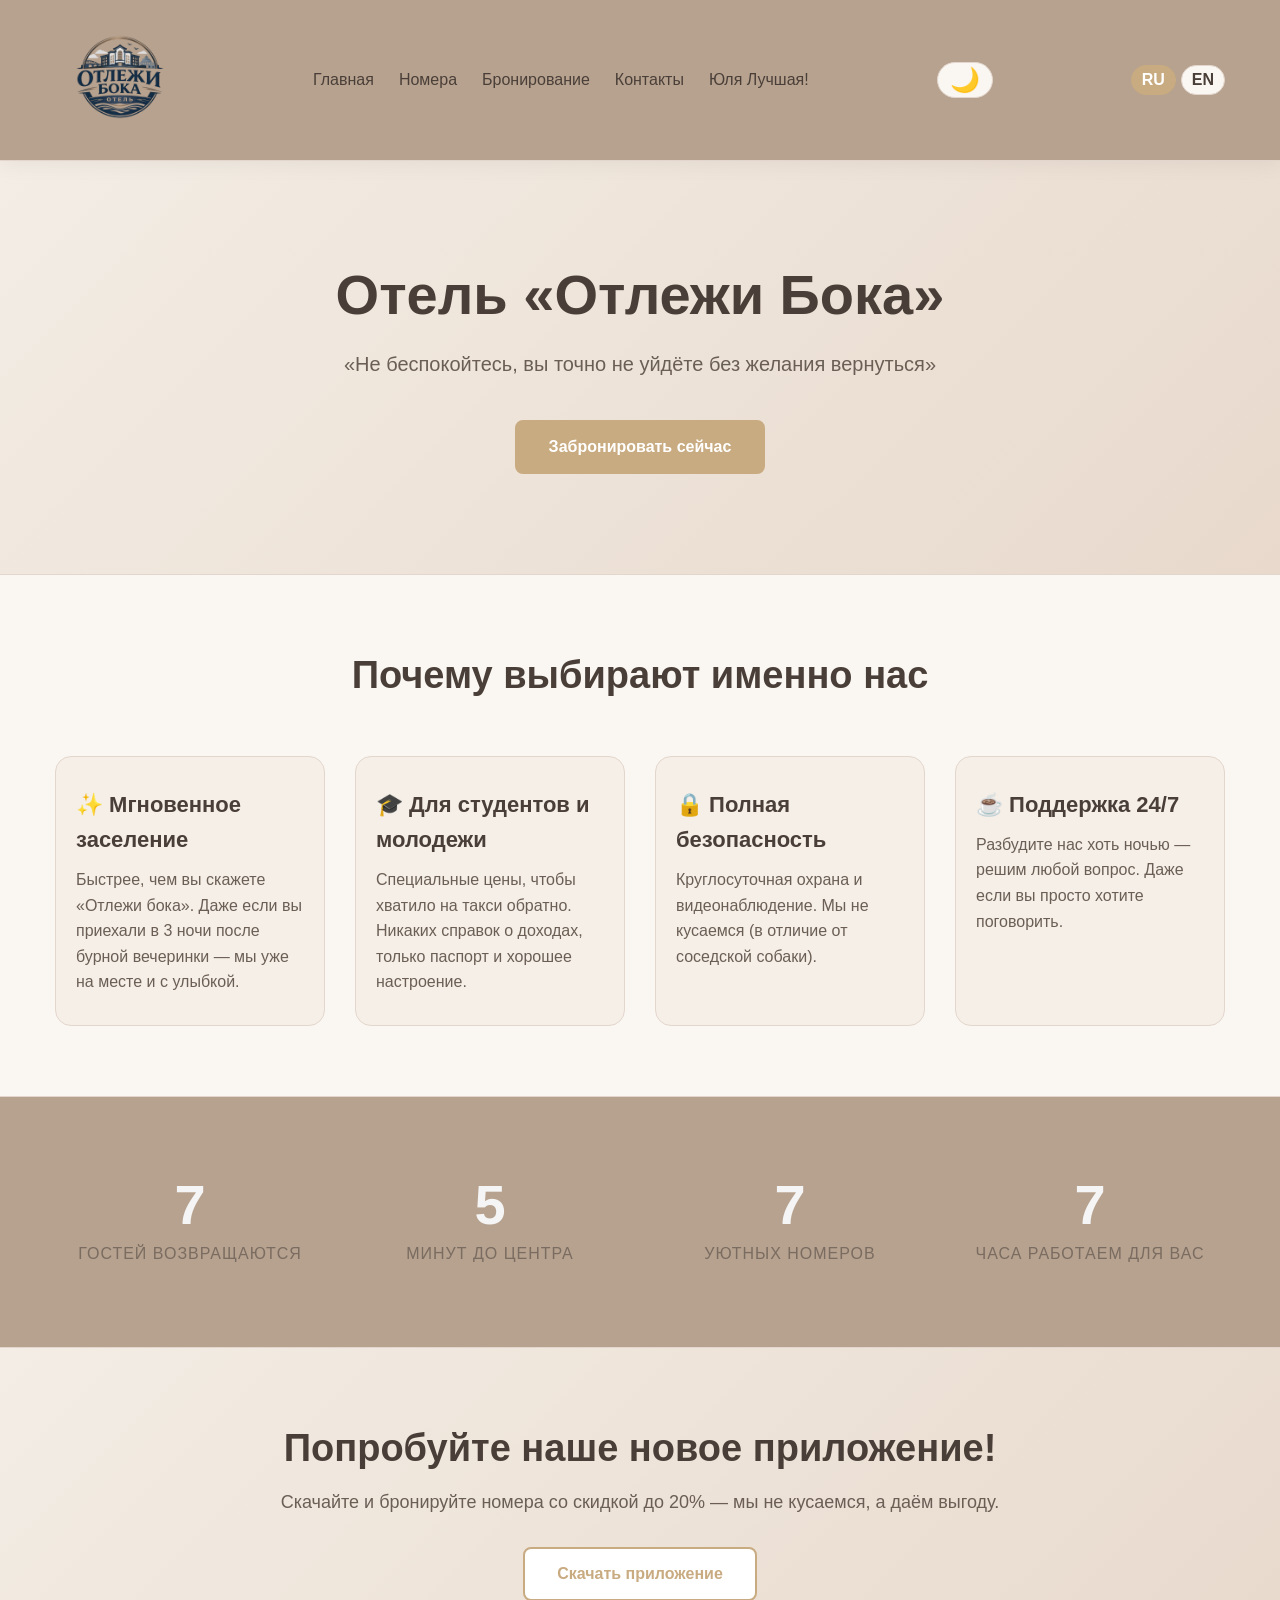
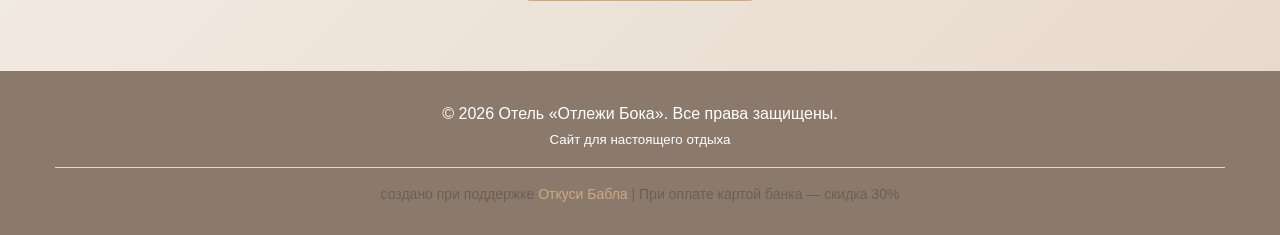
==== index.html @ b8d4aa78 "Add files via upload" ====
<!DOCTYPE html>
<html lang="ru">
<head>
    <meta charset="UTF-8">
    <meta name="viewport" content="width=device-width, initial-scale=1.0">
    <title>Отель «Отлежи Бока» — отдохни по-королевски</title>
    <link rel="stylesheet" href="css/style.css">
</head>
<body>
   <header>
    <div class="container">
        <div class="logo">
            <img src="images/hotel_logo.jpg" alt="Отлежи Бока" data-i18n-alt="logo_alt">
        </div>
        <nav>
            <ul>
                <li><a href="index.html" data-i18n="nav_home">Главная</a></li>
                <li><a href="rooms.html" data-i18n="nav_rooms">Номера</a></li>
                <li><a href="booking.html" data-i18n="nav_booking">Бронирование</a></li>
                <li><a href="contacts.html" data-i18n="nav_contacts">Контакты</a></li>
                <li><a href="#" data-i993n="nav_contacts">Юля Лучшая!</a></li>
            </ul>
        </nav>
        <button id="theme-toggle" class="theme-btn" aria-label="Переключить тему">🌙</button>
        <div class="lang-switcher">
            <button id="lang-ru" class="lang-btn active">RU</button>
            <button id="lang-en" class="lang-btn">EN</button>
        </div>
        <!-- Гамбургер для мобильных -->
        <div class="hamburger">
            <span></span>
            <span></span>
            <span></span>
        </div>
    </div>
</header>

    <main>
        <section class="hero">
            <div class="container">
                <h1>Отель «Отлежи Бока»</h1>
                <p class="subhead">«Не беспокойтесь, вы точно не уйдёте без желания вернуться»</p>
                <a href="booking.html" class="btn btn-primary">Забронировать сейчас</a>
            </div>
        </section>

        <section class="features">
            <div class="container">
                <h2>Почему выбирают именно нас</h2>
                <div class="feature-grid">
                    <div class="feature-card">
                        <h3>✨ Мгновенное заселение</h3>
                        <p>Быстрее, чем вы скажете «Отлежи бока». Даже если вы приехали в 3 ночи после бурной вечеринки — мы уже на месте и с улыбкой.</p>
                    </div>
                    <div class="feature-card">
                        <h3>🎓 Для студентов и молодежи</h3>
                        <p>Специальные цены, чтобы хватило на такси обратно. Никаких справок о доходах, только паспорт и хорошее настроение.</p>
                    </div>
                    <div class="feature-card">
                        <h3>🔒 Полная безопасность</h3>
                        <p>Круглосуточная охрана и видеонаблюдение. Мы не кусаемся (в отличие от соседской собаки).</p>
                    </div>
                    <div class="feature-card">
                        <h3>☕ Поддержка 24/7</h3>
                        <p>Разбудите нас хоть ночью — решим любой вопрос. Даже если вы просто хотите поговорить.</p>
                    </div>
                </div>
            </div>
        </section>

        <section class="stats">
            <div class="container">
                <div class="stat-item">
                    <div class="stat-number" data-target="95">0</div>
                    <div class="stat-label">Гостей возвращаются</div>
                </div>
                <div class="stat-item">
                    <div class="stat-number" data-target="5">0</div>
                    <div class="stat-label">минут до центра</div>
                </div>
                <div class="stat-item">
                    <div class="stat-number" data-target="50">0</div>
                    <div class="stat-label">уютных номеров</div>
                </div>
                <div class="stat-item">
                    <div class="stat-number" data-target="24">0</div>
                    <div class="stat-label">часа работаем для вас</div>
                </div>
            </div>
        </section>

        <section class="app-teaser">
            <div class="container">
                <h2>Попробуйте наше новое приложение!</h2>
                <p>Скачайте и бронируйте номера со скидкой до 20% — мы не кусаемся, а даём выгоду.</p>
                <a href="#" class="btn btn-secondary">Скачать приложение</a>
            </div>
        </section>
    </main>

   <footer>
    <div class="container">
        <p>© 2026 Отель «Отлежи Бока». Все права защищены. <br> <small>Сайт для настоящего отдыха</small></p>
        <p class="support">создано при поддержке <a href="https://cnizroman.github.io/otkusi.babla/" target="_blank">Откуси Бабла</a> | При оплате картой банка — скидка 30%</p>
    </div>
</footer>

    <script src="js/script.js"></script>
</body>
</html>
---- css/style.css ----
/* ===== ОБЩИЕ СТИЛИ И ПЕРЕМЕННЫЕ ===== */
:root {
    --bg-body: #faf7f2;
    --bg-header: #b7a28f;
    --bg-footer: #8b7a6b;
    --bg-section-light: #f3ede5;
    --bg-card: #f5efe8;
    --text-main: #4a3f38;
    --text-light: #6b5f55;
    --accent-primary: #c9ab81;
    --accent-dark: #9b7e64;
    --border-light: #e3d6cc;
    --hero-gradient-start: #f3ede5;
    --hero-gradient-end: #e8d9cc;
    --stat-bg: #b7a28f;
    --stat-text: #ffffff;
    --btn-primary-bg: #c9ab81;
    --btn-primary-border: #c9ab81;
    --btn-primary-text: #ffffff;
    --btn-primary-hover-bg: transparent;
    --btn-primary-hover-text: #c9ab81;
    --btn-secondary-bg: #ffffff;
    --btn-secondary-border: #c9ab81;
    --btn-secondary-text: #c9ab81;
    --btn-secondary-hover-bg: #c9ab81;
    --btn-secondary-hover-text: #ffffff;
    --input-border: #e3d6cc;
    --input-focus-border: #c9ab81;
    --label-color: #9b7e64;
    --map-border: #b7a28f;
}

body.dark-theme {
    --bg-body: #2c2722;
    --bg-header: #5e4e40;
    --bg-footer: #4a3f38;
    --bg-section-light: #3e352e;
    --bg-card: #4a3f38;
    --text-main: #f0e9e2;
    --text-light: #d6cdc4;
    --accent-primary: #dbbc9c;
    --accent-dark: #c9ab81;
    --border-light: #6b5f55;
    --hero-gradient-start: #3e352e;
    --hero-gradient-end: #4a3f38;
    --stat-bg: #5e4e40;
    --stat-text: #ffffff;
    --btn-primary-bg: #dbbc9c;
    --btn-primary-border: #dbbc9c;
    --btn-primary-text: #2c2722;
    --btn-primary-hover-bg: transparent;
    --btn-primary-hover-text: #dbbc9c;
    --btn-secondary-bg: #2c2722;
    --btn-secondary-border: #dbbc9c;
    --btn-secondary-text: #dbbc9c;
    --btn-secondary-hover-bg: #dbbc9c;
    --btn-secondary-hover-text: #2c2722;
    --input-border: #6b5f55;
    --input-focus-border: #dbbc9c;
    --label-color: #dbbc9c;
    --map-border: #5e4e40;
}

* {
    margin: 0;
    padding: 0;
    box-sizing: border-box;
}

body {
    font-family: -apple-system, BlinkMacSystemFont, 'Segoe UI', Roboto, Oxygen, Ubuntu, sans-serif;
    line-height: 1.6;
    color: var(--text-main);
    background: var(--bg-body);
    transition: background-color 0.3s, color 0.3s;
}

.container {
    max-width: 1200px;
    margin: 0 auto;
    padding: 0 15px;
}

/* ===== ШАПКА ===== */
header {
    background: var(--bg-header);
    color: var(--text-main);
    padding: 15px 0;
    position: sticky;
    top: 0;
    z-index: 100;
    box-shadow: 0 4px 20px rgba(0, 0, 0, 0.05);
    transition: background-color 0.3s, color 0.3s;
    border-bottom: 1px solid var(--border-light);
}

header .container {
    display: flex;
    justify-content: space-between;
    align-items: center;
    flex-wrap: wrap;
    position: relative; /* для позиционирования мобильного меню */
}

.logo img {
    height: 130px;
    width: auto;
    display: block;
    cursor: pointer;
    transition: opacity 0.2s;
}

.logo img:hover {
    opacity: 0.8;
}

nav ul {
    list-style: none;
    display: flex;
    gap: 25px;
}

nav ul li a {
    color: var(--text-main);
    text-decoration: none;
    font-weight: 500;
    transition: color 0.2s;
}

nav ul li a:hover {
    color: var(--accent-primary);
    opacity: 1;
}

.theme-btn {
    background: var(--bg-body);
    border: 1px solid var(--border-light);
    color: var(--text-main);
    font-size: 1.5rem;
    cursor: pointer;
    padding: 5px 12px;
    border-radius: 30px;
    transition: all 0.3s;
    line-height: 1;
}

.theme-btn:hover {
    background: var(--accent-primary);
    border-color: var(--accent-primary);
    color: #fff;
}

/* ===== ПЕРЕКЛЮЧАТЕЛЬ ЯЗЫКА ===== */
.lang-switcher {
    display: inline-flex;
    margin-left: 10px;
    gap: 5px;
}
.lang-btn {
    background: var(--bg-body);
    border: 1px solid var(--border-light);
    color: var(--text-main);
    font-size: 1rem;
    cursor: pointer;
    padding: 5px 10px;
    border-radius: 20px;
    transition: all 0.3s;
    font-weight: 600;
}
.lang-btn.active {
    background: var(--accent-primary);
    border-color: var(--accent-primary);
    color: #fff;
}
.lang-btn:hover {
    background: var(--accent-primary);
    border-color: var(--accent-primary);
    color: #fff;
}

/* ===== ГАМБУРГЕР (скрыт на десктопе) ===== */
.hamburger {
    display: none;
    flex-direction: column;
    cursor: pointer;
    padding: 10px;
    margin-left: 10px;
}
.hamburger span {
    width: 25px;
    height: 3px;
    background: var(--text-main);
    margin: 3px 0;
    transition: 0.3s;
    border-radius: 3px;
}

/* ===== КНОПКИ ===== */
.btn {
    display: inline-block;
    padding: 12px 32px;
    text-decoration: none;
    border-radius: 8px;
    font-weight: 600;
    font-size: 16px;
    transition: all 0.2s;
    border: 2px solid transparent;
    cursor: pointer;
    text-align: center;
}

.btn-primary {
    background: var(--btn-primary-bg);
    color: var(--btn-primary-text);
    border-color: var(--btn-primary-border);
}

.btn-primary:hover {
    background: var(--btn-primary-hover-bg);
    color: var(--btn-primary-hover-text);
}

.btn-secondary {
    background: var(--btn-secondary-bg);
    color: var(--btn-secondary-text);
    border-color: var(--btn-secondary-border);
}

.btn-secondary:hover {
    background: var(--btn-secondary-hover-bg);
    color: var(--btn-secondary-hover-text);
}

/* ===== ГЕРОЙ ===== */
.hero {
    padding: 100px 0;
    background: linear-gradient(135deg, var(--hero-gradient-start), var(--hero-gradient-end));
    text-align: center;
    transition: background 0.3s;
    border-bottom: 1px solid var(--border-light);
}

.hero h1 {
    font-size: 56px;
    font-weight: 800;
    color: var(--text-main);
    margin-bottom: 20px;
    line-height: 1.2;
}

.hero .subhead {
    font-size: 20px;
    color: var(--text-light);
    margin-bottom: 40px;
    max-width: 700px;
    margin-left: auto;
    margin-right: auto;
}

/* ===== ПРЕИМУЩЕСТВА ===== */
.features {
    padding: 70px 0;
    background: var(--bg-body);
}

.features h2 {
    text-align: center;
    font-size: 38px;
    color: var(--text-main);
    margin-bottom: 50px;
}

.feature-grid {
    display: grid;
    grid-template-columns: repeat(auto-fit, minmax(260px, 1fr));
    gap: 30px;
}

.feature-card {
    background: var(--bg-card);
    padding: 30px 20px;
    border-radius: 16px;
    border: 1px solid var(--border-light);
    transition: border-color 0.3s, box-shadow 0.3s;
}

.feature-card:hover {
    border-color: var(--accent-primary);
    box-shadow: 0 10px 25px -5px rgba(0, 0, 0, 0.1);
}

.feature-card h3 {
    font-size: 22px;
    color: var(--text-main);
    margin-bottom: 10px;
}

.feature-card p {
    color: var(--text-light);
}

/* ===== СТАТИСТИКА ===== */
.stats {
    background: var(--stat-bg);
    color: var(--stat-text);
    padding: 80px 0;
    transition: background 0.3s;
    border-top: 1px solid var(--border-light);
    border-bottom: 1px solid var(--border-light);
}

.stats .container {
    display: grid;
    grid-template-columns: repeat(4, 1fr);
    gap: 30px;
    text-align: center;
}

.stat-number {
    font-size: 56px;
    font-weight: 800;
    line-height: 1;
    margin-bottom: 8px;
    color: whitesmoke;
}

.stat-label {
    font-size: 16px;
    text-transform: uppercase;
    letter-spacing: 1px;
    opacity: 0.8;
    color: var(--text-light);
}

/* ===== ТИЗЕР ПРИЛОЖЕНИЯ ===== */
.app-teaser {
    padding: 70px 0;
    background: linear-gradient(135deg, var(--hero-gradient-start), var(--hero-gradient-end));
    text-align: center;
    transition: background 0.3s;
}

.app-teaser h2 {
    font-size: 38px;
    color: var(--text-main);
    margin-bottom: 10px;
}

.app-teaser p {
    font-size: 18px;
    color: var(--text-light);
    margin-bottom: 30px;
}

/* ===== ПОДВАЛ ===== */
footer {
    background: var(--bg-footer);
    color: #fff;
    padding: 30px 0;
    text-align: center;
    transition: background 0.3s;
}

/* ===== СТРАНИЦЫ С ЗАГОЛОВКОМ ===== */
.page-header {
    background: var(--bg-section-light);
    padding: 60px 0;
    text-align: center;
    transition: background 0.3s;
    border-bottom: 1px solid var(--border-light);
}

.page-header h2 {
    font-size: 42px;
    color: var(--text-main);
    margin-bottom: 5px;
}

.page-header p {
    font-size: 18px;
    color: var(--text-light);
}

/* ===== СЕТКА НОМЕРОВ ===== */
.rooms-grid {
    padding: 60px 0;
    background: var(--bg-body);
}

.room-card {
    display: grid;
    grid-template-columns: 1fr 1fr;
    gap: 30px;
    background: var(--bg-card);
    border-radius: 25px;
    overflow: hidden;
    border: 1px solid var(--border-light);
    margin-bottom: 40px;
    transition: background 0.3s, border-color 0.3s;
}

.room-card img {
    width: 100%;
    height: 100%;
    object-fit: cover;
    max-height: 350px;
}

.room-info {
    padding: 40px;
    display: flex;
    flex-direction: column;
    justify-content: center;
}

.room-info h3 {
    font-size: 28px;
    color: var(--text-main);
    margin-bottom: 10px;
}

.room-info p {
    color: var(--text-light);
    margin-bottom: 15px;
}

.price {
    font-size: 22px;
    font-weight: 700;
    color: var(--accent-primary);
    margin-bottom: 20px;
}

/* ===== ГАЛЕРЕЯ (для страницы номеров) ===== */
.gallery-section {
    margin-top: 60px;
}

.gallery-title {
    text-align: center;
    font-size: 32px;
    color: var(--text-main);
    margin-bottom: 40px;
}

.gallery-grid {
    display: grid;
    grid-template-columns: repeat(auto-fit, minmax(250px, 1fr));
    gap: 20px;
}

.gallery-grid img {
    width: 100%;
    border-radius: 16px;
    border: 1px solid var(--border-light);
    aspect-ratio: 4 / 3;
    object-fit: cover;
    transition: border-color 0.3s;
}

.gallery-grid img:hover {
    border-color: var(--accent-primary);
}

/* ===== ФОРМА БРОНИРОВАНИЯ ===== */
.booking-form {
    padding: 60px 0;
    background: var(--bg-body);
}

.form-row {
    display: grid;
    grid-template-columns: 1fr 1fr;
    gap: 30px;
}

.form-group {
    margin-bottom: 20px;
}

.form-group label {
    display: block;
    font-weight: 600;
    margin-bottom: 5px;
    color: var(--label-color);
}

.form-group input,
.form-group select,
.form-group textarea {
    width: 100%;
    padding: 12px 15px;
    border: 2px solid var(--input-border);
    border-radius: 8px;
    font-size: 16px;
    background: var(--bg-body);
    color: var(--text-main);
    transition: border-color 0.3s, background 0.3s;
}

.form-group input:focus,
.form-group select:focus,
.form-group textarea:focus {
    border-color: var(--input-focus-border);
    outline: none;
}

.booking-form .btn {
    width: 100%;
    padding: 15px;
    font-size: 18px;
}

.form-message {
    margin-top: 20px;
    padding: 15px;
    border-radius: 8px;
    text-align: center;
}

.form-message.success {
    background: #d4edda;
    color: #155724;
    border: 1px solid #c3e6cb;
}

.form-message.error {
    background: #f8d7da;
    color: #721c24;
    border: 1px solid #f5c6cb;
}

/* ===== КОНТАКТЫ ===== */
.contact-info {
    padding: 60px 0;
    background: var(--bg-body);
}

.contact-grid {
    display: grid;
    grid-template-columns: 1fr 1fr;
    gap: 40px;
}

.contact-details {
    background: var(--bg-card);
    padding: 40px;
    border-radius: 16px;
    border: 1px solid var(--border-light);
    transition: background 0.3s, border-color 0.3s;
}

.contact-details h3 {
    font-size: 28px;
    color: var(--text-main);
    margin-bottom: 20px;
}

.contact-details p {
    font-size: 18px;
    margin-bottom: 10px;
    color: var(--text-main);
}

.map {
    border-radius: 16px;
    overflow: hidden;
    border: 3px solid var(--map-border);
    height: 300px;
    transition: border-color 0.3s;
}

.map iframe {
    width: 100%;
    height: 100%;
    border: none;
}

/* ===== ЛАЙТБОКС ===== */
.lightbox-modal {
    display: none;
    position: fixed;
    z-index: 1000;
    left: 0;
    top: 0;
    width: 100%;
    height: 100%;
    background-color: rgba(0,0,0,0.8);
    justify-content: center;
    align-items: center;
    opacity: 0;
    transition: opacity 0.3s ease;
}
.lightbox-modal.show {
    display: flex;
    opacity: 1;
}
.lightbox-modal img {
    max-width: 90%;
    max-height: 90%;
    border: 3px solid var(--border-light);
    border-radius: 8px;
    box-shadow: 0 0 30px rgba(0,0,0,0.5);
}
.lightbox-close {
    position: absolute;
    top: 20px;
    right: 40px;
    color: #fff;
    font-size: 40px;
    font-weight: bold;
    cursor: pointer;
    transition: 0.3s;
    line-height: 1;
}
.lightbox-close:hover {
    color: var(--accent-primary);
}

/* ===== АДАПТИВНОСТЬ ===== */
@media (max-width: 992px) {
    .hero h1 { font-size: 48px; }
    .hero .subhead { font-size: 18px; }
    .stats .container { grid-template-columns: repeat(2, 1fr); }
}

@media (max-width: 768px) {
    /* Гамбургер */
    .hamburger {
        display: flex;
    }
    nav {
        position: absolute;
        top: 100%;
        left: 0;
        width: 100%;
        background: var(--bg-header);
        border-top: 1px solid var(--border-light);
        box-shadow: 0 5px 10px rgba(0,0,0,0.1);
        display: none;
        z-index: 99;
    }
    nav.active {
        display: block;
    }
    nav ul {
        flex-direction: column;
        padding: 20px 0;
        gap: 15px;
        align-items: center;
    }

    /* Уменьшаем отступы и шрифты */
    .hero { padding: 60px 0; }
    .hero h1 { font-size: 36px; }
    .hero .subhead { font-size: 16px; }
    .features { padding: 50px 0; }
    .features h2 { font-size: 28px; margin-bottom: 30px; }
    .stats { padding: 50px 0; }
    .stat-number { font-size: 40px; }
    .stat-label { font-size: 14px; }
    .app-teaser { padding: 50px 0; }
    .app-teaser h2 { font-size: 28px; }
    .app-teaser p { font-size: 16px; }
    .page-header { padding: 40px 0; }
    .page-header h2 { font-size: 32px; }
    .page-header p { font-size: 16px; }
    .rooms-grid { padding: 40px 0; }
    .room-card { grid-template-columns: 1fr; }
    .room-info { padding: 30px; }
    .contact-grid { grid-template-columns: 1fr; }
    .form-row { grid-template-columns: 1fr; gap: 0; }
    .logo img { height: 60px; }
    .theme-btn, .lang-switcher { margin-top: 0; } /* убираем лишние отступы */
}

@media (max-width: 480px) {
    .stats .container { grid-template-columns: 1fr; }
    .hero h1 { font-size: 28px; }
    .features h2 { font-size: 24px; }
    .feature-card { padding: 20px; }
    .feature-card h3 { font-size: 20px; }
    .btn { padding: 10px 20px; font-size: 14px; }
    .room-info h3 { font-size: 24px; }
    .price { font-size: 20px; }
    .contact-details { padding: 30px; }
    .contact-details h3 { font-size: 24px; }
    .contact-details p { font-size: 16px; }
    .map { height: 250px; }
    .gallery-title { font-size: 24px; }
    .lightbox-close { top: 10px; right: 20px; font-size: 30px; }
}

/* ===== ПОДДЕРЖКА БАНКА ===== */
.support {
    margin-top: 15px;
    font-size: 14px;
    color: var(--text-light);
    border-top: 1px solid var(--border-light);
    padding-top: 15px;
}

.support a {
    color: var(--accent-primary);
    text-decoration: none;
    font-weight: 500;
    transition: color 0.2s;
}

.support a:hover {
    text-decoration: underline;
    color: var(--accent-dark);
}

@keyframes spin {
    0% { transform: rotate(0deg); }
    100% { transform: rotate(360deg); }
}
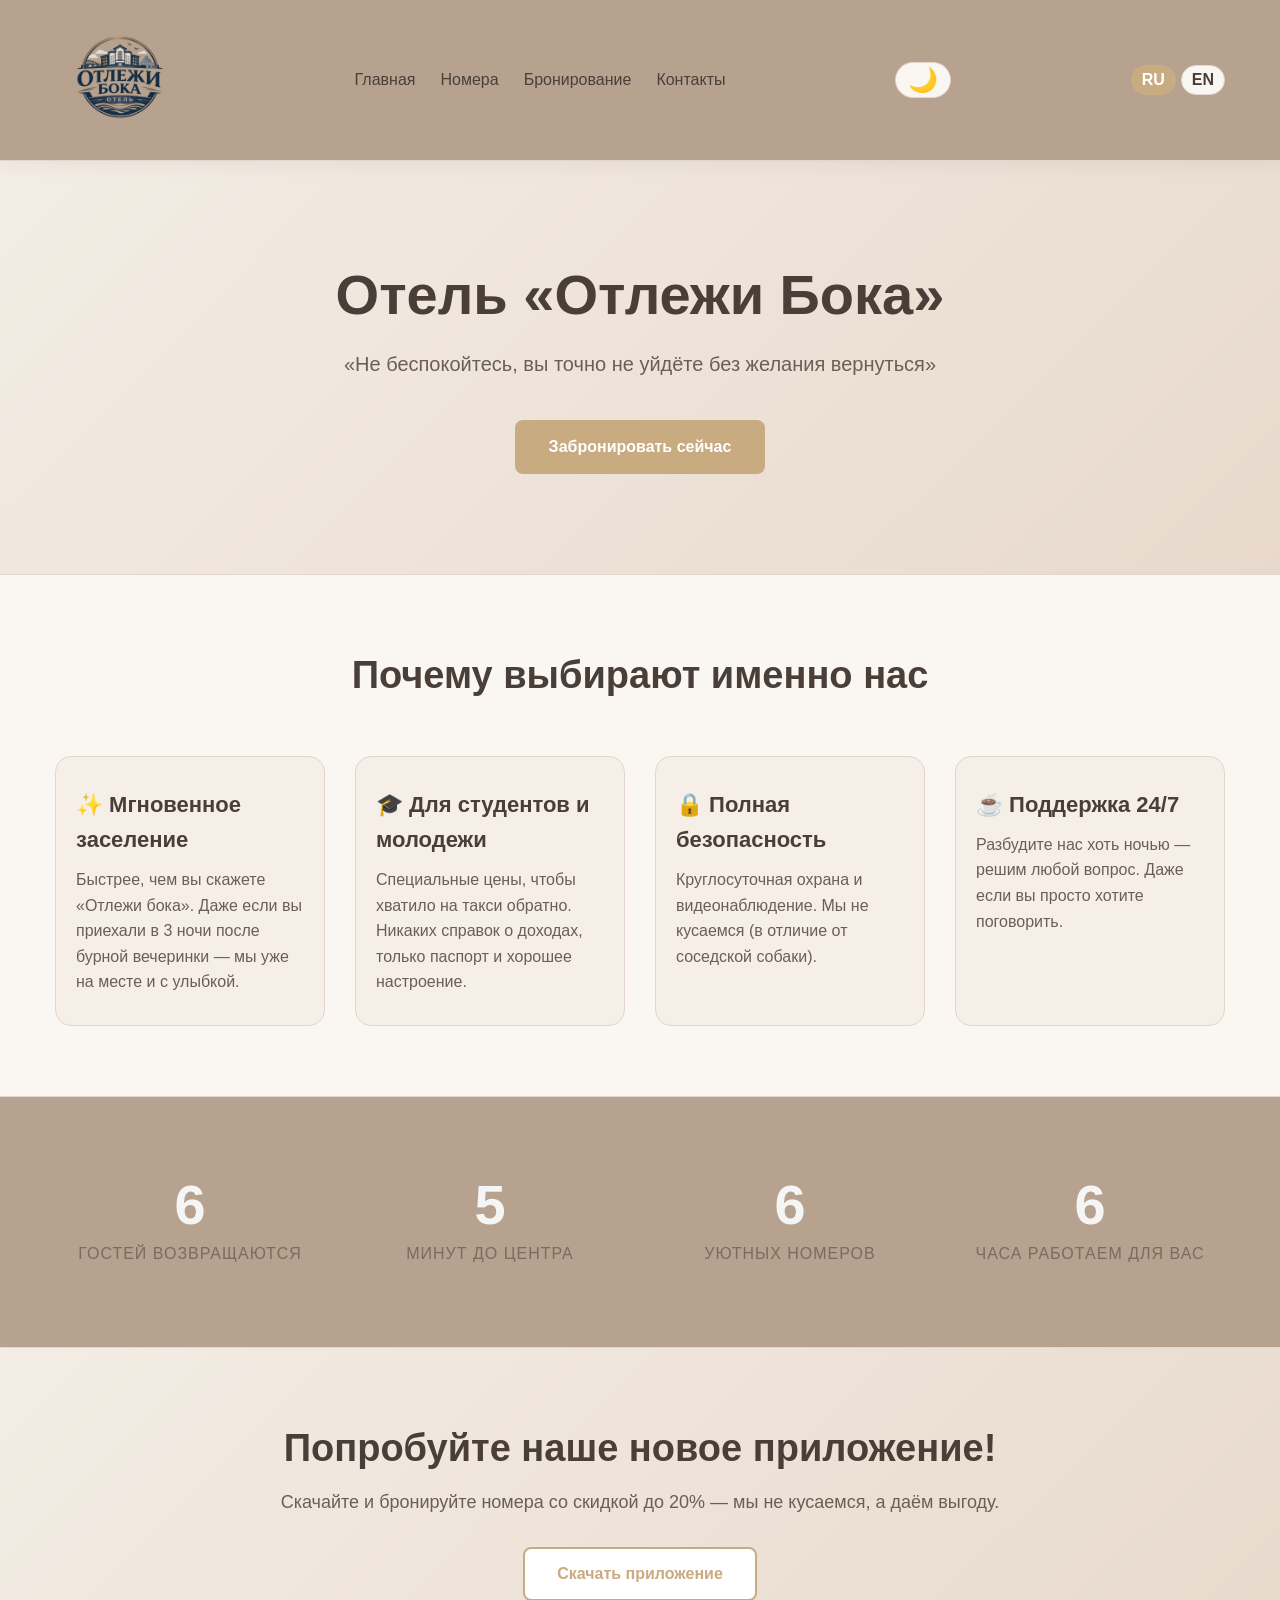
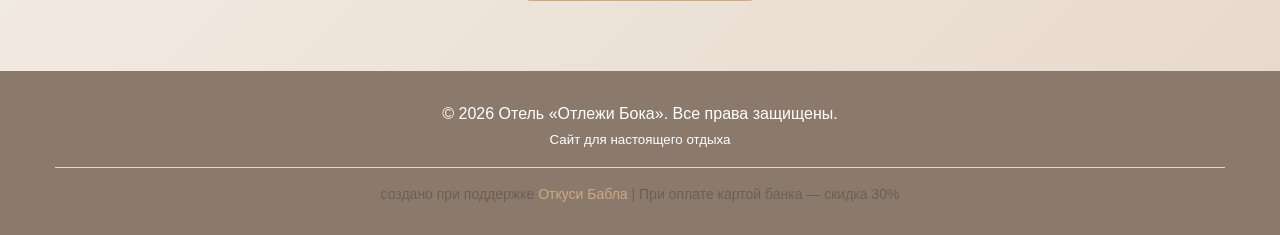
==== commit 147275eb: "index.html" ====
--- a/index.html
+++ b/index.html
@@ -18,7 +18,6 @@
                 <li><a href="rooms.html" data-i18n="nav_rooms">Номера</a></li>
                 <li><a href="booking.html" data-i18n="nav_booking">Бронирование</a></li>
                 <li><a href="contacts.html" data-i18n="nav_contacts">Контакты</a></li>
-                <li><a href="#" data-i993n="nav_contacts">Юля Лучшая!</a></li>
             </ul>
         </nav>
         <button id="theme-toggle" class="theme-btn" aria-label="Переключить тему">🌙</button>
@@ -107,4 +106,5 @@
 
     <script src="js/script.js"></script>
 </body>
-</html>+
+</html>
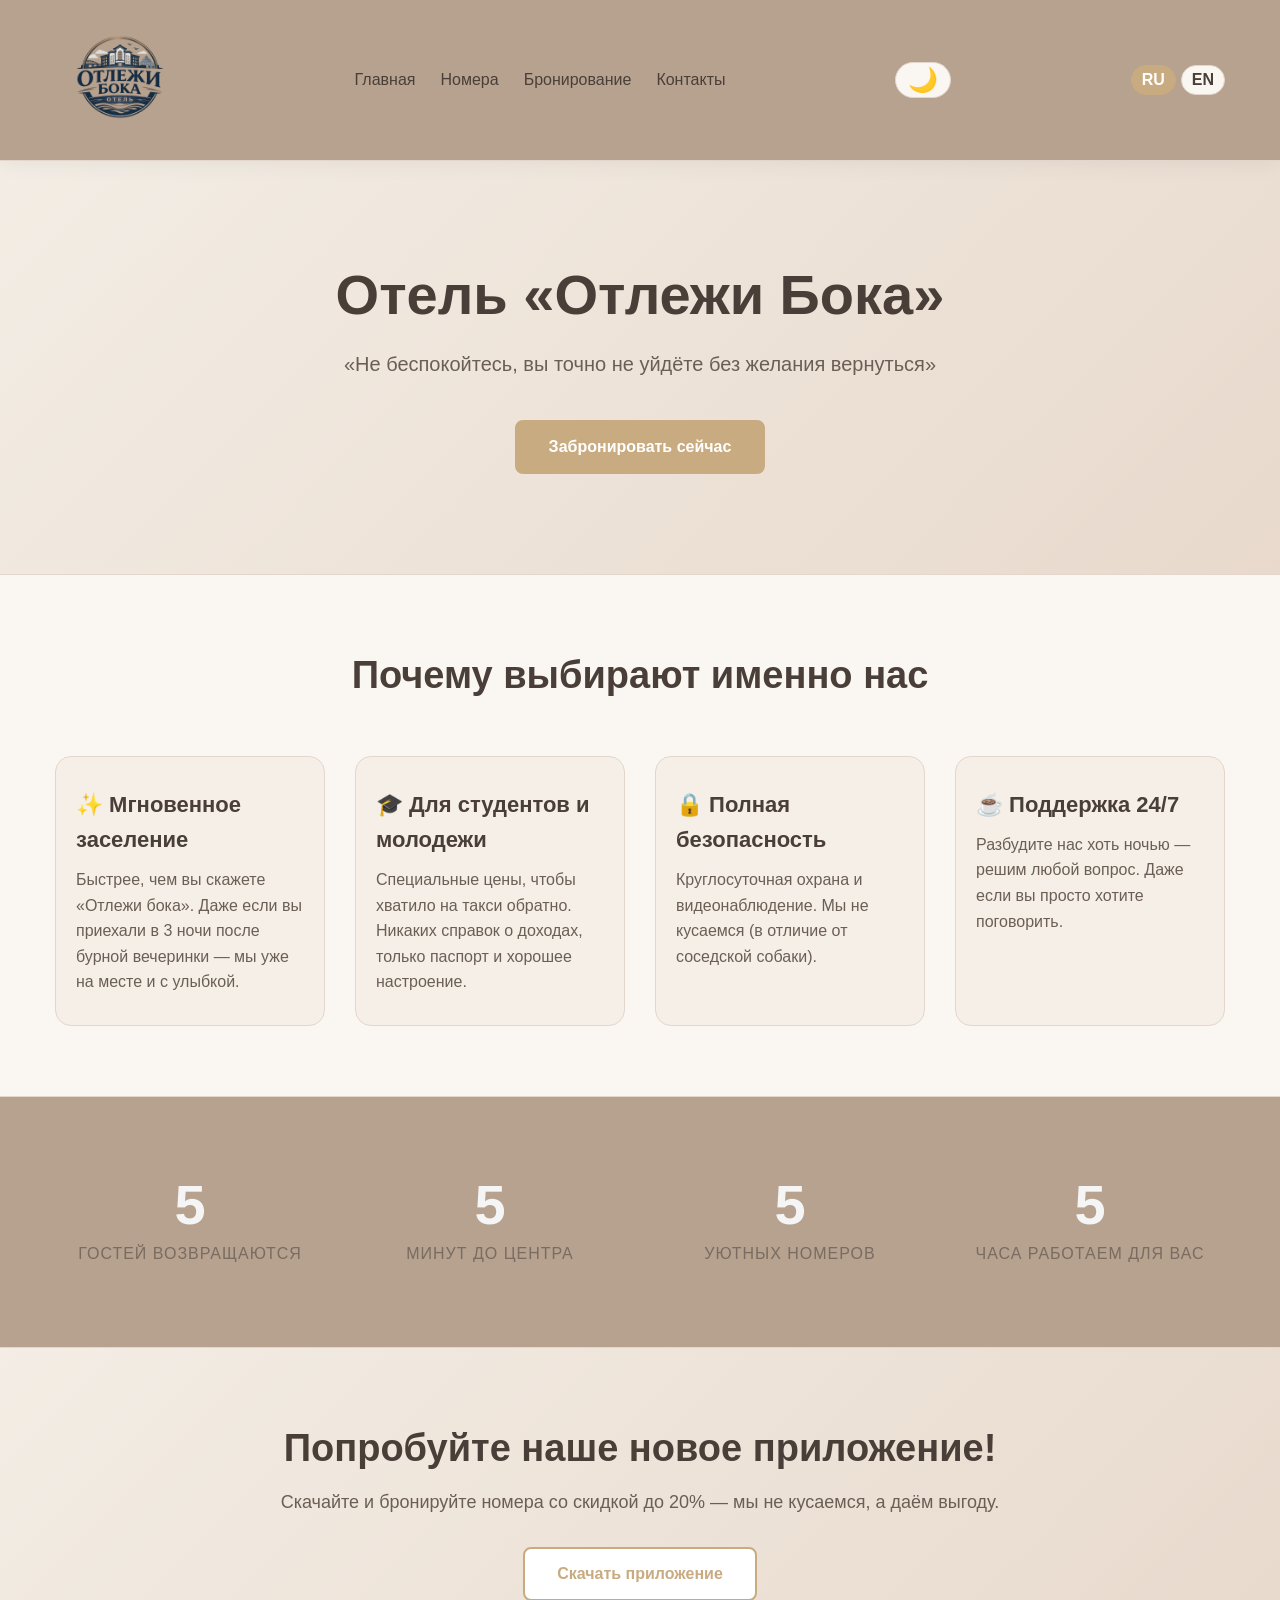
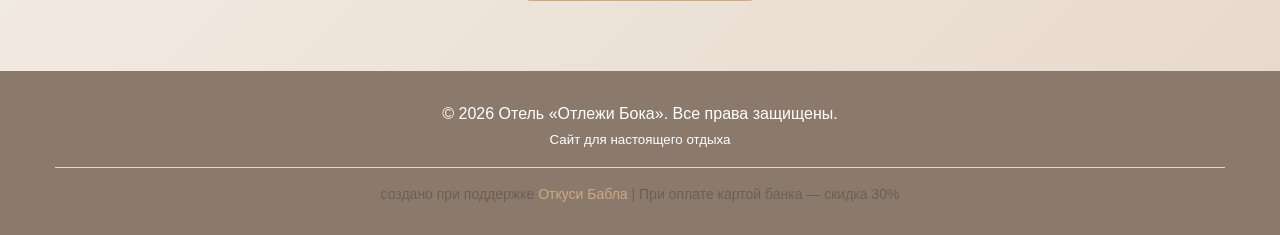
==== commit 15fc7da1: "index.html" ====
--- a/index.html
+++ b/index.html
@@ -7,7 +7,7 @@
     <link rel="stylesheet" href="css/style.css">
 </head>
 <body>
-   <header>
+  <header>
     <div class="container">
         <div class="logo">
             <img src="images/hotel_logo.jpg" alt="Отлежи Бока" data-i18n-alt="logo_alt">
@@ -33,7 +33,6 @@
         </div>
     </div>
 </header>
-
     <main>
         <section class="hero">
             <div class="container">
@@ -108,3 +107,4 @@
 </body>
 
 </html>
+
--- a/css/style.css
+++ b/css/style.css
@@ -715,4 +715,4 @@
 @keyframes spin {
     0% { transform: rotate(0deg); }
     100% { transform: rotate(360deg); }
-}+}
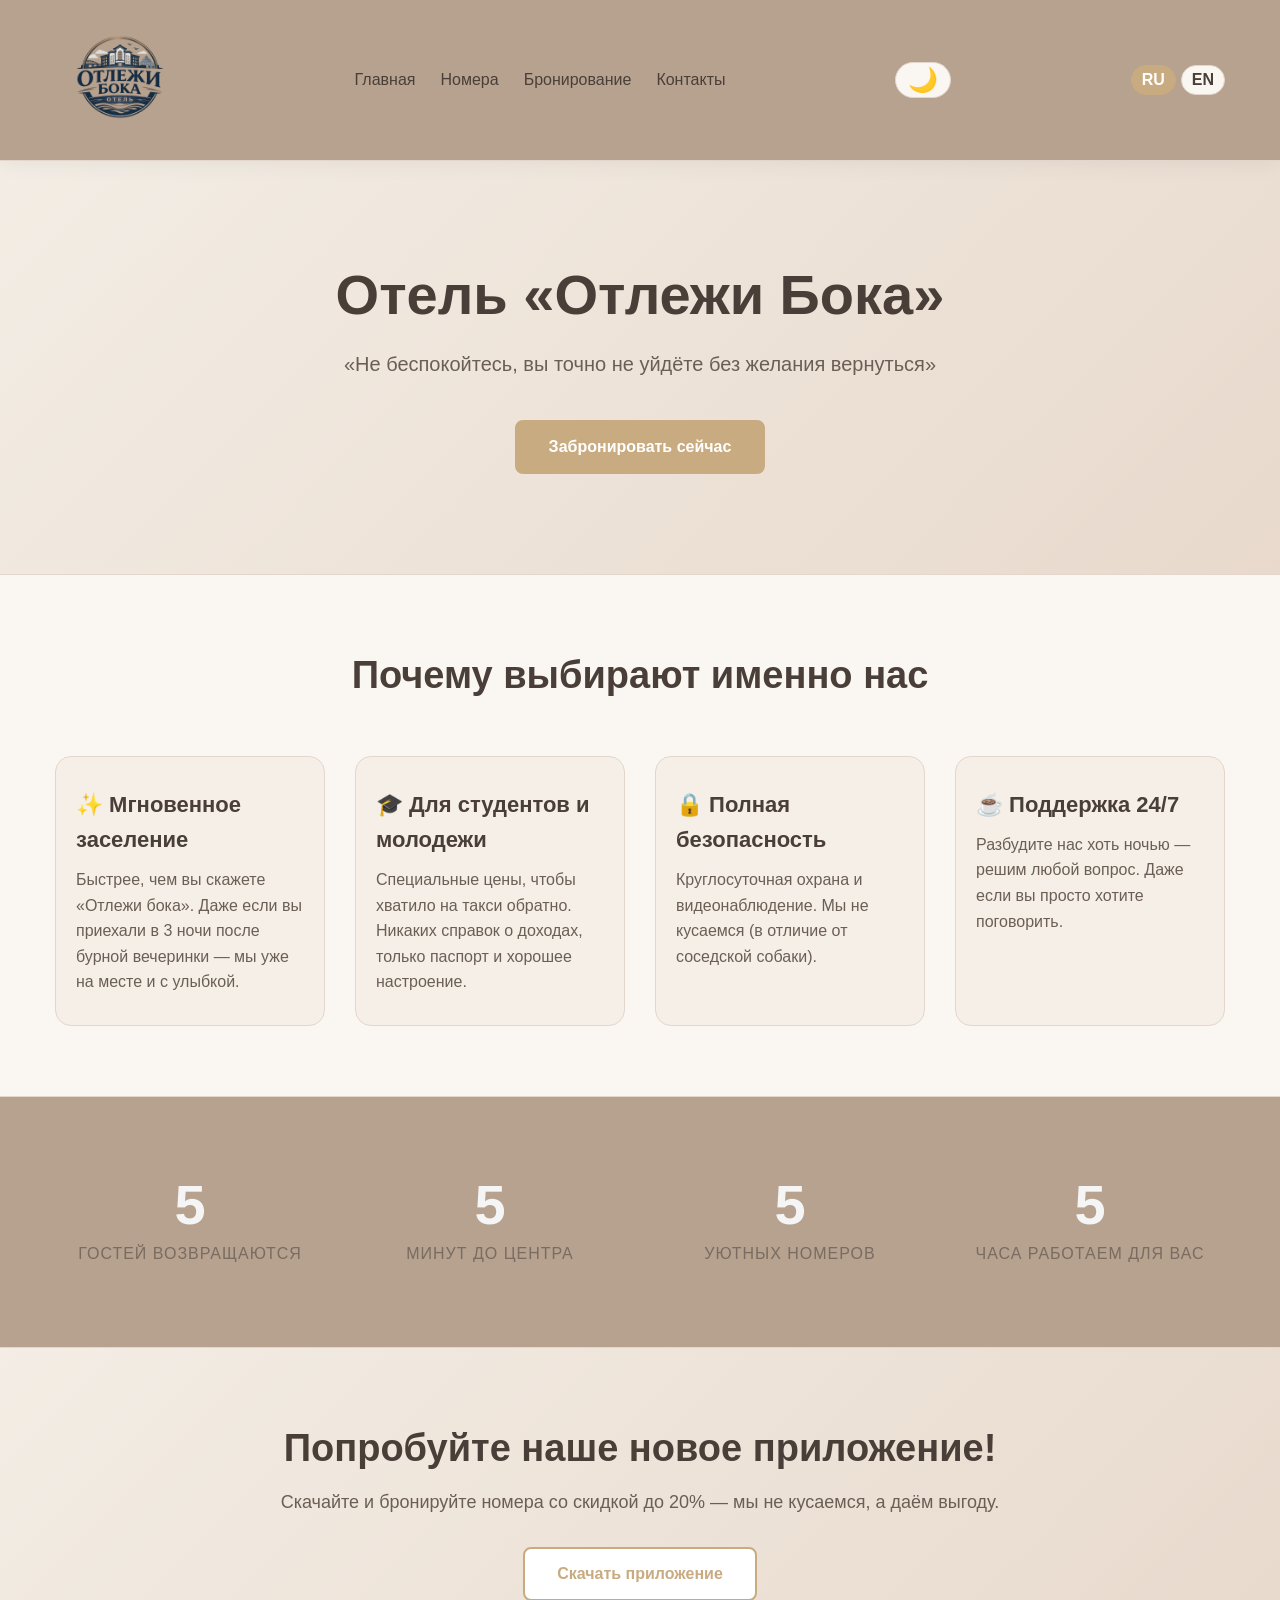
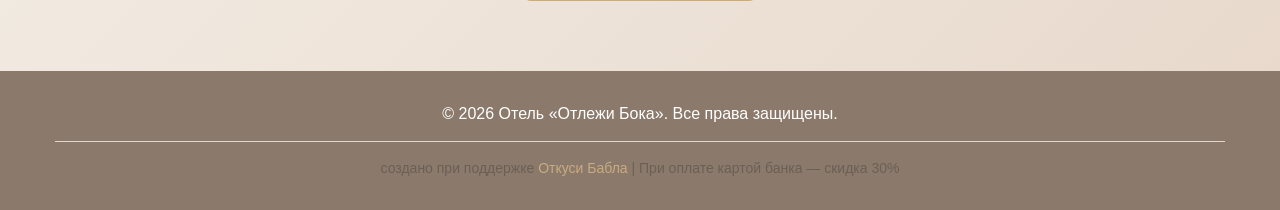
==== commit 67d9a235: "index.html" ====
--- a/index.html
+++ b/index.html
@@ -3,64 +3,64 @@
 <head>
     <meta charset="UTF-8">
     <meta name="viewport" content="width=device-width, initial-scale=1.0">
-    <title>Отель «Отлежи Бока» — отдохни по-королевски</title>
+    <title data-i18n="hero_title">Отель «Отлежи Бока» — отдохни по-королевски</title>
     <link rel="stylesheet" href="css/style.css">
 </head>
 <body>
-  <header>
-    <div class="container">
-        <div class="logo">
-            <img src="images/hotel_logo.jpg" alt="Отлежи Бока" data-i18n-alt="logo_alt">
+    <header>
+        <div class="container">
+            <div class="logo">
+                <img src="images/hotel_logo.jpg" alt="Отлежи Бока" data-i18n-alt="logo_alt">
+            </div>
+            <nav>
+                <ul>
+                    <li><a href="index.html" data-i18n="nav_home">Главная</a></li>
+                    <li><a href="rooms.html" data-i18n="nav_rooms">Номера</a></li>
+                    <li><a href="booking.html" data-i18n="nav_booking">Бронирование</a></li>
+                    <li><a href="contacts.html" data-i18n="nav_contacts">Контакты</a></li>
+                </ul>
+            </nav>
+            <button id="theme-toggle" class="theme-btn" aria-label="Переключить тему">🌙</button>
+            <div class="lang-switcher">
+                <button id="lang-ru" class="lang-btn active">RU</button>
+                <button id="lang-en" class="lang-btn">EN</button>
+            </div>
+            <div class="hamburger">
+                <span></span>
+                <span></span>
+                <span></span>
+            </div>
         </div>
-        <nav>
-            <ul>
-                <li><a href="index.html" data-i18n="nav_home">Главная</a></li>
-                <li><a href="rooms.html" data-i18n="nav_rooms">Номера</a></li>
-                <li><a href="booking.html" data-i18n="nav_booking">Бронирование</a></li>
-                <li><a href="contacts.html" data-i18n="nav_contacts">Контакты</a></li>
-            </ul>
-        </nav>
-        <button id="theme-toggle" class="theme-btn" aria-label="Переключить тему">🌙</button>
-        <div class="lang-switcher">
-            <button id="lang-ru" class="lang-btn active">RU</button>
-            <button id="lang-en" class="lang-btn">EN</button>
-        </div>
-        <!-- Гамбургер для мобильных -->
-        <div class="hamburger">
-            <span></span>
-            <span></span>
-            <span></span>
-        </div>
-    </div>
-</header>
+    </header>
+
     <main>
         <section class="hero">
             <div class="container">
-                <h1>Отель «Отлежи Бока»</h1>
-                <p class="subhead">«Не беспокойтесь, вы точно не уйдёте без желания вернуться»</p>
-                <a href="booking.html" class="btn btn-primary">Забронировать сейчас</a>
+                <h1 data-i18n="hero_title">Отель «Отлежи Бока»</h1>
+                <p class="subhead" data-i18n="hero_subtitle">«Не беспокойтесь, вы точно не уйдёте без желания вернуться»</p>
+                <a href="booking.html" class="btn btn-primary" data-i18n="hero_btn">Забронировать сейчас</a>
             </div>
         </section>
 
         <section class="features">
             <div class="container">
-                <h2>Почему выбирают именно нас</h2>
+                <h2 data-i18n="features_title">Почему выбирают именно нас</h2>
                 <div class="feature-grid">
                     <div class="feature-card">
-                        <h3>✨ Мгновенное заселение</h3>
-                        <p>Быстрее, чем вы скажете «Отлежи бока». Даже если вы приехали в 3 ночи после бурной вечеринки — мы уже на месте и с улыбкой.</p>
+                        <h3 data-i18n="feature_1_title">✨ Мгновенное заселение</h3>
+                        <p data-i18n="feature_1_text">Быстрее, чем вы скажете «Отлежи бока». Даже если вы приехали в 3 ночи после бурной вечеринки — мы уже на месте и с улыбкой.</p>
                     </div>
                     <div class="feature-card">
-                        <h3>🎓 Для студентов и молодежи</h3>
-                        <p>Специальные цены, чтобы хватило на такси обратно. Никаких справок о доходах, только паспорт и хорошее настроение.</p>
+                        <h3 data-i18n="feature_2_title">🎓 Для студентов и молодежи</h3>
+                        <p data-i18n="feature_2_text">Специальные цены, чтобы хватило на такси обратно. Никаких справок о доходах, только паспорт и хорошее настроение.</p>
                     </div>
                     <div class="feature-card">
-                        <h3>🔒 Полная безопасность</h3>
-                        <p>Круглосуточная охрана и видеонаблюдение. Мы не кусаемся (в отличие от соседской собаки).</p>
+                        <h3 data-i18n="feature_3_title">🔒 Полная безопасность</h3>
+                        <p data-i18n="feature_3_text">Круглосуточная охрана и видеонаблюдение. Мы не кусаемся (в отличие от соседской собаки).</p>
                     </div>
                     <div class="feature-card">
-                        <h3>☕ Поддержка 24/7</h3>
-                        <p>Разбудите нас хоть ночью — решим любой вопрос. Даже если вы просто хотите поговорить.</p>
+                        <h3 data-i18n="feature_4_title">☕ Поддержка 24/7</h3>
+                        <p data-i18n="feature_4_text">Разбудите нас хоть ночью — решим любой вопрос. Даже если вы просто хотите поговорить.</p>
                     </div>
                 </div>
             </div>
@@ -70,41 +70,39 @@
             <div class="container">
                 <div class="stat-item">
                     <div class="stat-number" data-target="95">0</div>
-                    <div class="stat-label">Гостей возвращаются</div>
+                    <div class="stat-label" data-i18n="stat_1_label">Гостей возвращаются</div>
                 </div>
                 <div class="stat-item">
                     <div class="stat-number" data-target="5">0</div>
-                    <div class="stat-label">минут до центра</div>
+                    <div class="stat-label" data-i18n="stat_2_label">минут до центра</div>
                 </div>
                 <div class="stat-item">
                     <div class="stat-number" data-target="50">0</div>
-                    <div class="stat-label">уютных номеров</div>
+                    <div class="stat-label" data-i18n="stat_3_label">уютных номеров</div>
                 </div>
                 <div class="stat-item">
                     <div class="stat-number" data-target="24">0</div>
-                    <div class="stat-label">часа работаем для вас</div>
+                    <div class="stat-label" data-i18n="stat_4_label">часа работаем для вас</div>
                 </div>
             </div>
         </section>
 
         <section class="app-teaser">
             <div class="container">
-                <h2>Попробуйте наше новое приложение!</h2>
-                <p>Скачайте и бронируйте номера со скидкой до 20% — мы не кусаемся, а даём выгоду.</p>
-                <a href="#" class="btn btn-secondary">Скачать приложение</a>
+                <h2 data-i18n="app_title">Попробуйте наше новое приложение!</h2>
+                <p data-i18n="app_text">Скачайте и бронируйте номера со скидкой до 20% — мы не кусаемся, а даём выгоду.</p>
+                <a href="#" class="btn btn-secondary" data-i18n="app_btn">Скачать приложение</a>
             </div>
         </section>
     </main>
 
-   <footer>
-    <div class="container">
-        <p>© 2026 Отель «Отлежи Бока». Все права защищены. <br> <small>Сайт для настоящего отдыха</small></p>
-        <p class="support">создано при поддержке <a href="https://cnizroman.github.io/otkusi.babla/" target="_blank">Откуси Бабла</a> | При оплате картой банка — скидка 30%</p>
-    </div>
-</footer>
+    <footer>
+        <div class="container">
+            <p data-i18n-html="footer_copyright">© 2026 Отель «Отлежи Бока». Все права защищены. <br> <small data-i18n="footer_small">Сайт для настоящего отдыха</small></p>
+            <p class="support" data-i18n-html="footer_support">создано при поддержке <a href="https://cnizroman.github.io/otkusi.babla/" target="_blank">Откуси Бабла</a> | При оплате картой банка — скидка 30%</p>
+        </div>
+    </footer>
 
     <script src="js/script.js"></script>
 </body>
-
 </html>
-
